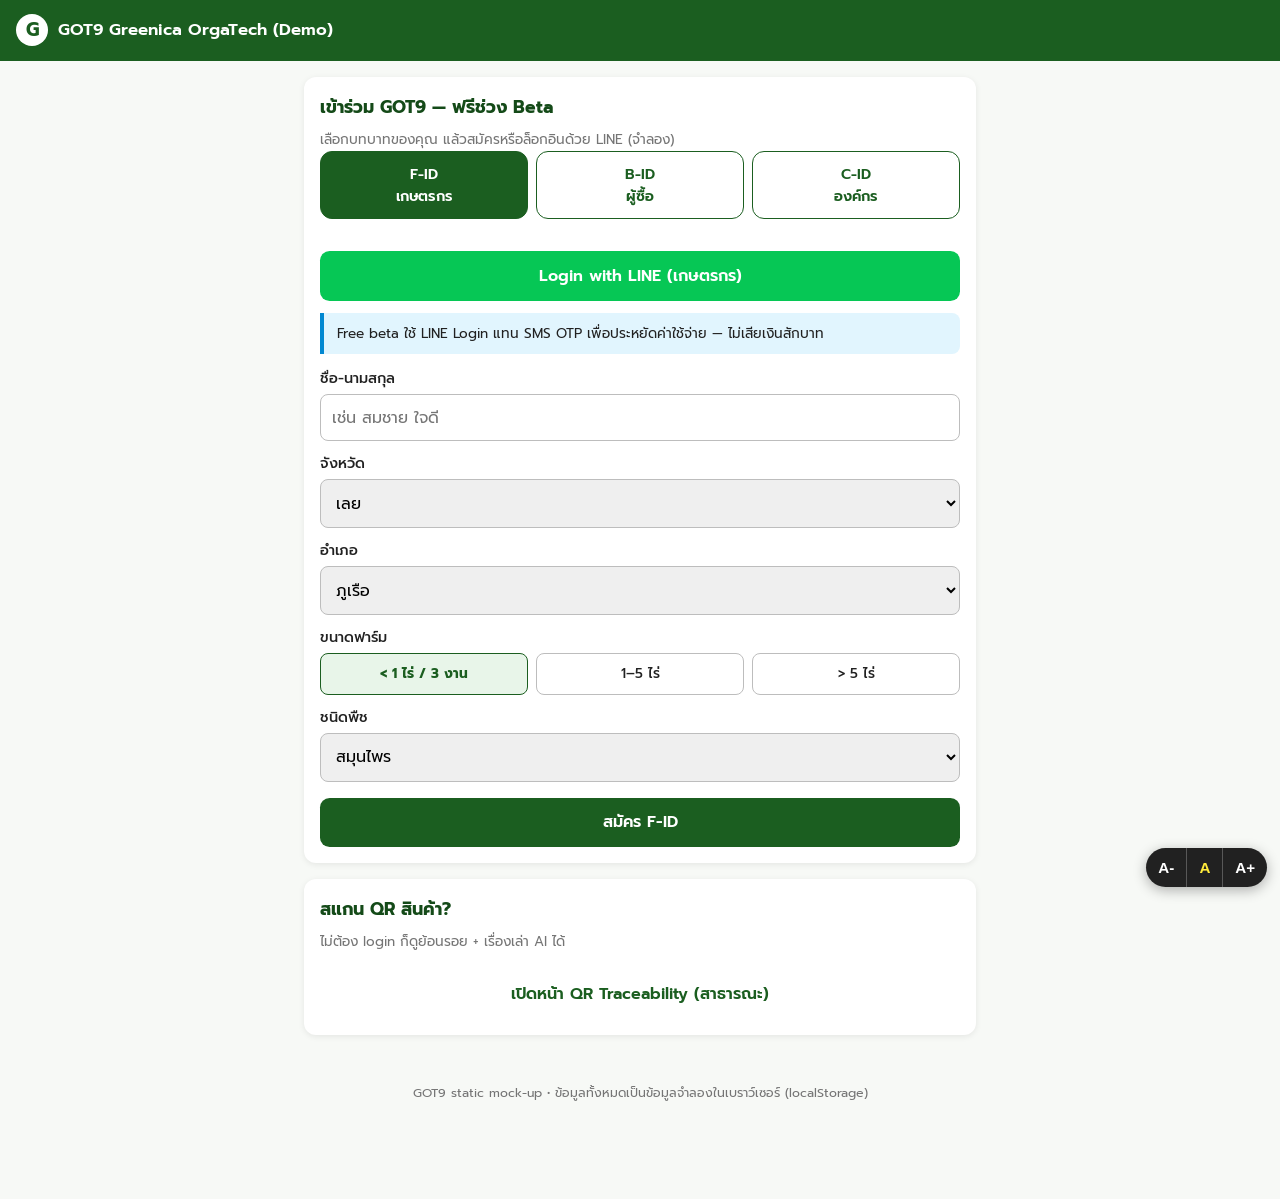
==== static-mock/index.html @ 5115bd26 "Add static-mock/ - pure HTML/CSS/JS GOT9 demo (LINE auth, dashboards, QR trace)" ====
<!DOCTYPE html>
<html lang="th">
<head>
<meta charset="UTF-8">
<meta name="viewport" content="width=device-width, initial-scale=1.0">
<title>GOT9 — เข้าสู่ระบบ / สมัครสมาชิก</title>
<link rel="stylesheet" href="style.css">
<link rel="preconnect" href="https://fonts.googleapis.com">
<link href="https://fonts.googleapis.com/css2?family=Prompt:wght@400;500;600;700&display=swap" rel="stylesheet">
</head>
<body>
<header class="topbar"><span class="logo-dot">G</span><h1>GOT9 Greenica OrgaTech (Demo)</h1></header>
<main>
  <div class="card">
    <h2>เข้าร่วม GOT9 — ฟรีช่วง Beta</h2>
    <p class="hint">เลือกบทบาทของคุณ แล้วสมัครหรือล็อกอินด้วย LINE (จำลอง)</p>
    <div class="tabs">
      <button class="tab active" data-role-tab="F-ID" onclick="got9Tab('F-ID')">F-ID<br>เกษตรกร</button>
      <button class="tab" data-role-tab="B-ID" onclick="got9Tab('B-ID')">B-ID<br>ผู้ซื้อ</button>
      <button class="tab" data-role-tab="C-ID" onclick="got9Tab('C-ID')">C-ID<br>องค์กร</button>
    </div>

    <!-- F-ID -->
    <div class="tabpane active" id="pane-F-ID">
      <button class="btn btn-line" onclick="got9LineLogin('F-ID')">Login with LINE (เกษตรกร)</button>
      <div class="notice">Free beta ใช้ LINE Login แทน SMS OTP เพื่อประหยัดค่าใช้จ่าย — ไม่เสียเงินสักบาท</div>
      <form onsubmit="return got9Submit('F-ID', this)">
        <label>ชื่อ-นามสกุล</label>
        <input name="farmerName" required placeholder="เช่น สมชาย ใจดี">
        <label>จังหวัด</label>
        <select name="province"><option selected>เลย</option><option>อุดรธานี</option><option>เชียงราย</option></select>
        <label>อำเภอ</label>
        <select name="amphoe"><option selected>ภูเรือ</option><option>เมืองเลย</option><option>ด่านซ้าย</option></select>
        <label>ขนาดฟาร์ม</label>
        <div class="radio-row">
          <label><input type="radio" name="farmSize" value="<1ไร่/3งาน" checked><span>&lt; 1 ไร่ / 3 งาน</span></label>
          <label><input type="radio" name="farmSize" value="1-5ไร่"><span>1–5 ไร่</span></label>
          <label><input type="radio" name="farmSize" value=">5ไร่"><span>&gt; 5 ไร่</span></label>
        </div>
        <label>ชนิดพืช</label>
        <select name="cropType"><option>สมุนไพร</option><option>ผักอินทรีย์</option><option>ผลไม้</option></select>
        <button class="btn btn-primary" type="submit">สมัคร F-ID</button>
      </form>
    </div>

    <!-- B-ID -->
    <div class="tabpane" id="pane-B-ID">
      <button class="btn btn-line" onclick="got9LineLogin('B-ID')">Login with LINE (ผู้ซื้อ)</button>
      <div class="notice">Free beta ใช้ LINE Login แทน SMS OTP เพื่อประหยัดค่าใช้จ่าย — ไม่เสียเงินสักบาท</div>
      <form onsubmit="return got9Submit('B-ID', this)">
        <label>ชื่อที่แสดง</label>
        <input name="displayName" required placeholder="เช่น น้องมิ้นท์">
        <label>วันเกิด + เวลาเกิด</label>
        <input name="dob" type="datetime-local">
        <p class="hint">เพื่อวิเคราะห์ธาตุเจ้าเรือนตามศาสตร์แพทย์แผนไทย &amp; โป๊ยหยี่สี่เถียว (จำลอง)</p>
        <button class="btn btn-primary" type="submit">สมัคร B-ID</button>
      </form>
    </div>

    <!-- C-ID -->
    <div class="tabpane" id="pane-C-ID">
      <button class="btn btn-line" onclick="got9LineLogin('C-ID')">Login with LINE (องค์กร)</button>
      <div class="notice">Free beta ใช้ LINE Login แทน SMS OTP เพื่อประหยัดค่าใช้จ่าย — ไม่เสียเงินสักบาท</div>
      <form onsubmit="return got9Submit('C-ID', this)">
        <label>ชื่อบริษัท/องค์กร</label>
        <input name="companyName" required placeholder="เช่น โรงแรมภูเรือ จำกัด">
        <label>เลขประจำตัวผู้เสียภาษี (13 หลัก)</label>
        <input name="taxId" inputmode="numeric" maxlength="13" required placeholder="0XXXXXXXXXXXX">
        <label>ผู้ติดต่อ</label>
        <input name="contactPerson" required>
        <label>เบอร์โทร</label>
        <input name="tel" type="tel" required>
        <label>ประเภทธุรกิจ</label>
        <select name="bizType"><option>โรงแรม/ที่พัก</option><option>ร้านอาหาร</option><option>โรงพยาบาล/เวลเนส</option><option>อื่นๆ</option></select>
        <button class="btn btn-primary" type="submit">สมัคร C-ID</button>
      </form>
    </div>
  </div>
  <div class="card">
    <h2>สแกน QR สินค้า?</h2>
    <p class="hint">ไม่ต้อง login ก็ดูย้อนรอย + เรื่องเล่า AI ได้</p>
    <a href="qr-trace.html"><button class="btn btn-ghost" type="button">เปิดหน้า QR Traceability (สาธารณะ)</button></a>
  </div>
</main>

<div class="a11y" role="group" aria-label="ขนาดตัวอักษร">
  <button onclick="got9Font(0)">A-</button><button onclick="got9Font(1)">A</button><button onclick="got9Font(2)">A+</button>
</div>
<footer>GOT9 static mock-up • ข้อมูลทั้งหมดเป็นข้อมูลจำลองในเบราว์เซอร์ (localStorage)</footer>
<script src="app.js"></script>
</body>
</html>
---- static-mock/style.css ----
/* GOT9 MVP static mock-up — mobile-first, rem-based.
   Palette: Dark Green (primary), Earth Brown (secondary), Water Blue (accent).
   :root font-size is set dynamically by app.js (A- / A / A+). */
:root {
  --green: #1B5E20;
  --green-dark: #144A18;
  --green-soft: #E8F5E9;
  --brown: #6D4C41;
  --brown-soft: #EFEBE9;
  --blue: #0288D1;
  --blue-soft: #E1F5FE;
  --line-green: #06C755;
  --ink: #212121;
  --muted: #757575;
  --card: #FFFFFF;
  --bg: #F7F9F6;
  --danger: #C62828;
  --radius: 0.75rem;
  font-size: 16px; /* overridden by JS */
}

* { box-sizing: border-box; }

body {
  margin: 0;
  font-family: 'Prompt', 'Noto Sans Thai', system-ui, sans-serif;
  background: var(--bg);
  color: var(--ink);
  font-size: 1rem;
  line-height: 1.6;
  padding-bottom: 5rem;
}

header.topbar {
  background: var(--green);
  color: #fff;
  padding: 0.9rem 1rem;
  position: sticky;
  top: 0;
  z-index: 50;
  display: flex;
  align-items: center;
  gap: 0.6rem;
}
header.topbar .logo-dot {
  width: 2rem; height: 2rem; border-radius: 50%;
  background: #fff; color: var(--green);
  display: inline-flex; align-items: center; justify-content: center;
  font-weight: 700; font-size: 1.2rem;
}
header.topbar h1 { font-size: 1.05rem; margin: 0; font-weight: 600; }
header.topbar .spacer { flex: 1; }
header.topbar a { color: #fff; font-size: 0.85rem; }

main { max-width: 34rem; margin: 0 auto; padding: 1rem; }

.card {
  background: var(--card);
  border-radius: var(--radius);
  padding: 1rem;
  margin-bottom: 1rem;
  box-shadow: 0 0.1rem 0.4rem rgba(0,0,0,0.08);
}
.card h2 { margin: 0 0 0.5rem; font-size: 1.1rem; color: var(--green-dark); }
.card p.hint { color: var(--muted); font-size: 0.85rem; margin: 0.25rem 0 0; }

/* Role tabs */
.tabs { display: flex; gap: 0.5rem; margin-bottom: 1rem; }
.tab {
  flex: 1; text-align: center; padding: 0.7rem 0.25rem;
  border-radius: var(--radius); border: 0.12rem solid var(--green);
  background: #fff; color: var(--green); font-weight: 600;
  cursor: pointer; font-size: 0.9rem; font-family: inherit;
}
.tab.active { background: var(--green); color: #fff; }
.tabpane { display: none; }
.tabpane.active { display: block; }

/* Forms */
label { display: block; font-size: 0.9rem; margin: 0.7rem 0 0.25rem; font-weight: 500; }
input, select {
  width: 100%; padding: 0.65rem 0.7rem; font-size: 1rem;
  border: 0.1rem solid #BDBDBD; border-radius: 0.5rem; font-family: inherit;
}
input:focus, select:focus { outline: 0.15rem solid var(--blue); border-color: var(--blue); }
.radio-row { display: flex; gap: 0.5rem; flex-wrap: wrap; }
.radio-row label {
  flex: 1; border: 0.1rem solid #BDBDBD; border-radius: 0.5rem;
  padding: 0.55rem 0.4rem; text-align: center; font-size: 0.85rem; margin: 0; cursor: pointer;
}
.radio-row input { display: none; }
.radio-row input:checked + span { font-weight: 700; color: var(--green); }
.radio-row label:has(input:checked) { border-color: var(--green); background: var(--green-soft); }

button.btn {
  width: 100%; padding: 0.8rem; margin-top: 1rem; font-size: 1rem; font-weight: 600;
  border: none; border-radius: 0.6rem; cursor: pointer; font-family: inherit;
}
.btn-line { background: var(--line-green); color: #fff; }
.btn-primary { background: var(--green); color: #fff; }
.btn-brown { background: var(--brown); color: #fff; }
.btn-ghost { background: #fff; color: var(--green); border: 0.12rem solid var(--green); }

.notice {
  background: var(--blue-soft); border-left: 0.3rem solid var(--blue);
  padding: 0.6rem 0.8rem; border-radius: 0 0.5rem 0.5rem 0;
  font-size: 0.85rem; margin: 0.8rem 0;
}

/* Progress / badges */
.progress { height: 0.8rem; background: #E0E0E0; border-radius: 1rem; overflow: hidden; margin: 0.4rem 0; }
.progress > div { height: 100%; background: var(--green); border-radius: 1rem; }
.badge {
  display: inline-block; font-size: 0.78rem; font-weight: 600;
  padding: 0.15rem 0.6rem; border-radius: 1rem; margin: 0.15rem 0.2rem 0.15rem 0;
}
.badge.green { background: var(--green-soft); color: var(--green-dark); }
.badge.brown { background: var(--brown-soft); color: var(--brown); }
.badge.blue { background: var(--blue-soft); color: #01579B; }
.badge.red { background: #FFEBEE; color: var(--danger); }

.product { display: flex; gap: 0.8rem; align-items: center; }
.product .thumb {
  width: 4rem; height: 4rem; border-radius: 0.6rem; flex-shrink: 0;
  display: flex; align-items: center; justify-content: center; font-size: 2rem;
  background: var(--green-soft);
}
.product h3 { margin: 0 0 0.2rem; font-size: 1rem; }
.product .price { color: var(--brown); font-weight: 700; }

/* Map */
#map { height: 16rem; border-radius: var(--radius); z-index: 1; }
.legend { font-size: 0.8rem; color: var(--muted); margin-top: 0.3rem; }
.swatch { display: inline-block; width: 0.8rem; height: 0.8rem; border-radius: 0.2rem; vertical-align: middle; }

/* Activity list */
ul.clean { list-style: none; padding: 0; margin: 0.5rem 0 0; }
ul.clean li {
  background: var(--green-soft); border-radius: 0.5rem;
  padding: 0.5rem 0.7rem; margin-bottom: 0.4rem; font-size: 0.9rem;
}
ul.clean li small { color: var(--muted); }

/* AI report + hero */
.hero {
  border-radius: var(--radius); padding: 2.2rem 1.2rem; color: #fff; text-align: center;
  background: linear-gradient(160deg, #1B5E20 10%, #2E7D32 45%, #0288D1 100%);
  position: relative; overflow: hidden; margin-bottom: 1rem;
}
.hero .sun {
  position: absolute; top: 1rem; right: 1.4rem; width: 3rem; height: 3rem;
  background: #FFF176; border-radius: 50%; opacity: 0.9;
}
.hero .hills {
  position: absolute; bottom: -1.2rem; left: -10%; width: 120%; height: 4rem;
  background: rgba(255,255,255,0.18); border-radius: 50% 50% 0 0;
}
.hero h2 { margin: 0.2rem 0; font-size: 1.4rem; position: relative; }
.hero p { margin: 0; opacity: 0.92; position: relative; }
.ai-report {
  background: #F3E5F5; border: 0.1rem solid #CE93D8; border-radius: var(--radius);
  padding: 1rem; font-size: 0.92rem;
}
.ai-report .ai-head { font-weight: 700; color: #6A1B9A; margin-bottom: 0.4rem; }

/* Floating A11y widget */
.a11y {
  position: fixed; right: 0.8rem; bottom: 0.8rem; z-index: 100;
  background: var(--ink); color: #fff; border-radius: 2rem;
  display: flex; align-items: center; box-shadow: 0 0.2rem 0.8rem rgba(0,0,0,0.3);
}
.a11y button {
  background: transparent; border: none; color: #fff;
  font-weight: 700; font-size: 0.95rem; padding: 0.7rem 0.75rem; cursor: pointer;
}
.a11y button + button { border-left: 1px solid rgba(255,255,255,0.25); }
.a11y button.cur { color: #FFEB3B; }

footer { text-align: center; color: var(--muted); font-size: 0.78rem; padding: 1rem; }

@media (min-width: 40rem) {
  main { max-width: 44rem; }
  #map { height: 20rem; }
}
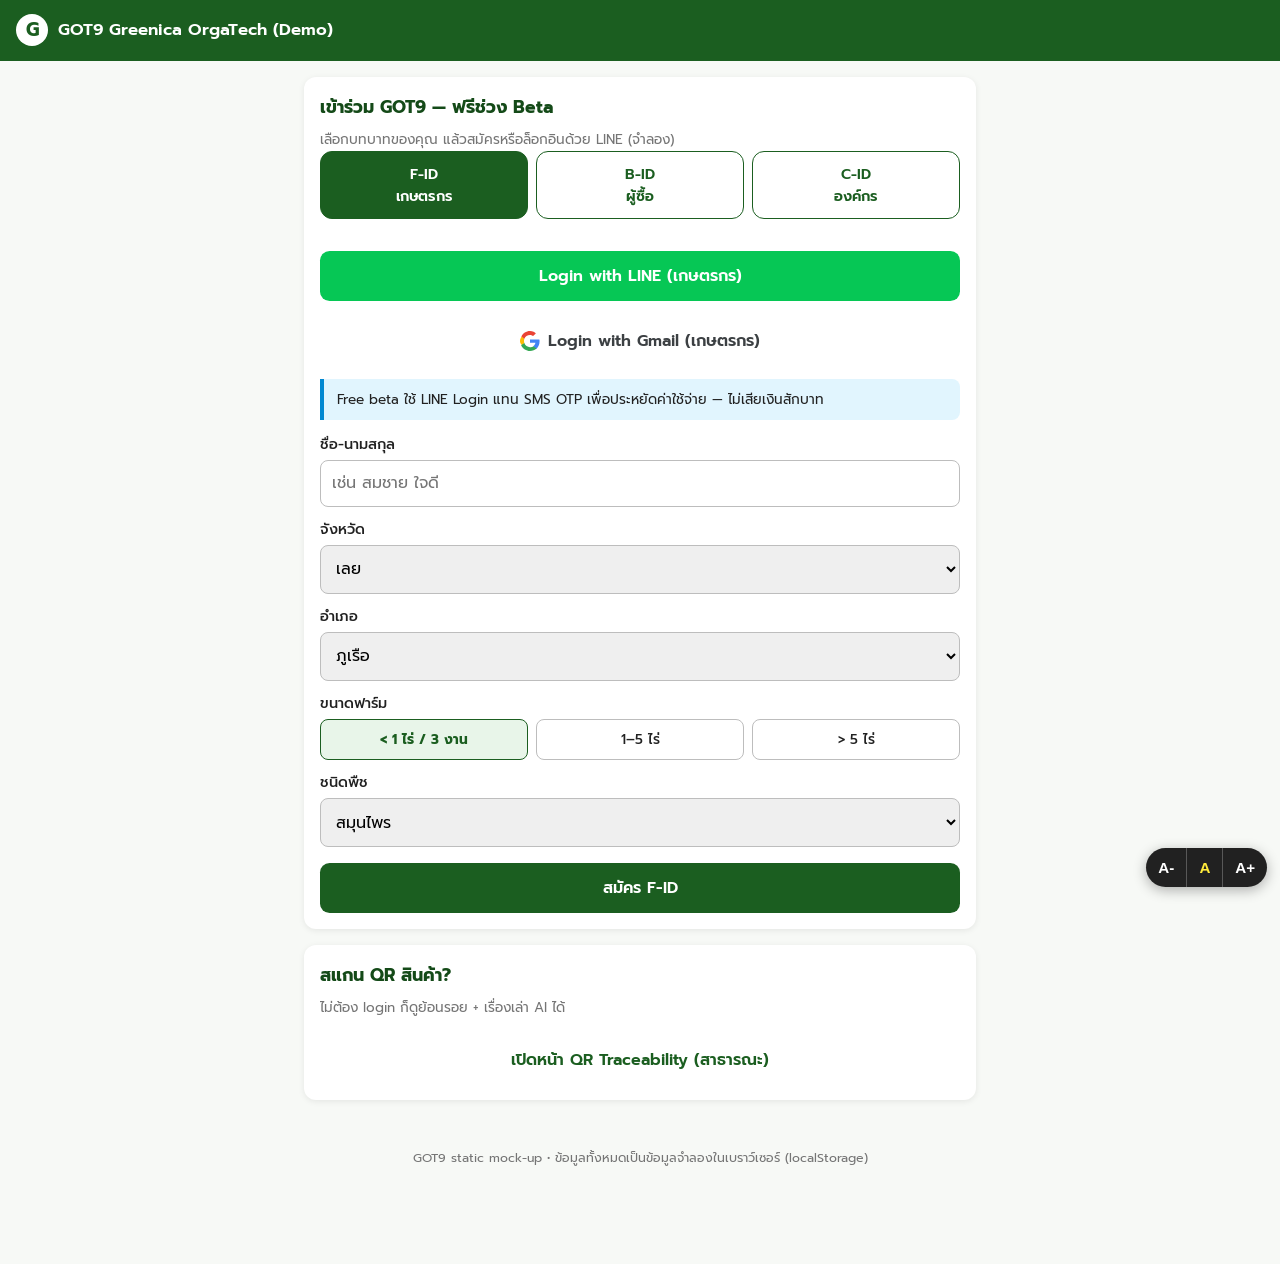
==== commit caa9cbd4: "static-mock: add Gmail login buttons (all 3 roles)" ====
--- a/static-mock/index.html
+++ b/static-mock/index.html
@@ -23,6 +23,7 @@
     <!-- F-ID -->
     <div class="tabpane active" id="pane-F-ID">
       <button class="btn btn-line" onclick="got9LineLogin('F-ID')">Login with LINE (เกษตรกร)</button>
+      <button class="btn btn-google" onclick="got9GoogleLogin('F-ID')"><svg viewBox="0 0 24 24" width="20" height="20"><path fill="#4285F4" d="M23.5 12.3c0-.9-.1-1.5-.3-2.2H12v4.1h6.5c-.1 1.1-.8 2.7-2.4 3.8l-.1.7 3.4 2.7.2.1c2.2-2 3.9-5 3.9-9.2z"/><path fill="#34A853" d="M12 24c3.2 0 5.9-1.1 7.9-2.9l-3.8-2.9c-1 .7-2.4 1.2-4.1 1.2-3.1 0-5.8-2.1-6.8-5l-.7.1-3 2.4v.5C3.5 21.3 7.4 24 12 24z"/><path fill="#FBBC05" d="M5.2 14.4c-.2-.7-.4-1.5-.4-2.4s.1-1.7.4-2.4l-.1-.7-2.9-2.3-.5.2C.6 8.9 0 10.3 0 12s.6 3.1 1.7 4.4l3.5-2z"/><path fill="#EA4335" d="M12 4.7c1.8 0 3 .8 3.7 1.4l3.3-3.2C17.9 1.1 15.2 0 12 0 7.4 0 3.5 2.7 1.7 6.6l3.5 2.7c1-2.9 3.7-4.6 6.8-4.6z"/></svg>Login with Gmail (เกษตรกร)</button>
       <div class="notice">Free beta ใช้ LINE Login แทน SMS OTP เพื่อประหยัดค่าใช้จ่าย — ไม่เสียเงินสักบาท</div>
       <form onsubmit="return got9Submit('F-ID', this)">
         <label>ชื่อ-นามสกุล</label>
@@ -46,6 +47,7 @@
     <!-- B-ID -->
     <div class="tabpane" id="pane-B-ID">
       <button class="btn btn-line" onclick="got9LineLogin('B-ID')">Login with LINE (ผู้ซื้อ)</button>
+      <button class="btn btn-google" onclick="got9GoogleLogin('B-ID')"><svg viewBox="0 0 24 24" width="20" height="20"><path fill="#4285F4" d="M23.5 12.3c0-.9-.1-1.5-.3-2.2H12v4.1h6.5c-.1 1.1-.8 2.7-2.4 3.8l-.1.7 3.4 2.7.2.1c2.2-2 3.9-5 3.9-9.2z"/><path fill="#34A853" d="M12 24c3.2 0 5.9-1.1 7.9-2.9l-3.8-2.9c-1 .7-2.4 1.2-4.1 1.2-3.1 0-5.8-2.1-6.8-5l-.7.1-3 2.4v.5C3.5 21.3 7.4 24 12 24z"/><path fill="#FBBC05" d="M5.2 14.4c-.2-.7-.4-1.5-.4-2.4s.1-1.7.4-2.4l-.1-.7-2.9-2.3-.5.2C.6 8.9 0 10.3 0 12s.6 3.1 1.7 4.4l3.5-2z"/><path fill="#EA4335" d="M12 4.7c1.8 0 3 .8 3.7 1.4l3.3-3.2C17.9 1.1 15.2 0 12 0 7.4 0 3.5 2.7 1.7 6.6l3.5 2.7c1-2.9 3.7-4.6 6.8-4.6z"/></svg>Login with Gmail (ผู้ซื้อ)</button>
       <div class="notice">Free beta ใช้ LINE Login แทน SMS OTP เพื่อประหยัดค่าใช้จ่าย — ไม่เสียเงินสักบาท</div>
       <form onsubmit="return got9Submit('B-ID', this)">
         <label>ชื่อที่แสดง</label>
@@ -60,6 +62,7 @@
     <!-- C-ID -->
     <div class="tabpane" id="pane-C-ID">
       <button class="btn btn-line" onclick="got9LineLogin('C-ID')">Login with LINE (องค์กร)</button>
+      <button class="btn btn-google" onclick="got9GoogleLogin('C-ID')"><svg viewBox="0 0 24 24" width="20" height="20"><path fill="#4285F4" d="M23.5 12.3c0-.9-.1-1.5-.3-2.2H12v4.1h6.5c-.1 1.1-.8 2.7-2.4 3.8l-.1.7 3.4 2.7.2.1c2.2-2 3.9-5 3.9-9.2z"/><path fill="#34A853" d="M12 24c3.2 0 5.9-1.1 7.9-2.9l-3.8-2.9c-1 .7-2.4 1.2-4.1 1.2-3.1 0-5.8-2.1-6.8-5l-.7.1-3 2.4v.5C3.5 21.3 7.4 24 12 24z"/><path fill="#FBBC05" d="M5.2 14.4c-.2-.7-.4-1.5-.4-2.4s.1-1.7.4-2.4l-.1-.7-2.9-2.3-.5.2C.6 8.9 0 10.3 0 12s.6 3.1 1.7 4.4l3.5-2z"/><path fill="#EA4335" d="M12 4.7c1.8 0 3 .8 3.7 1.4l3.3-3.2C17.9 1.1 15.2 0 12 0 7.4 0 3.5 2.7 1.7 6.6l3.5 2.7c1-2.9 3.7-4.6 6.8-4.6z"/></svg>Login with Gmail (องค์กร)</button>
       <div class="notice">Free beta ใช้ LINE Login แทน SMS OTP เพื่อประหยัดค่าใช้จ่าย — ไม่เสียเงินสักบาท</div>
       <form onsubmit="return got9Submit('C-ID', this)">
         <label>ชื่อบริษัท/องค์กร</label>
--- a/static-mock/style.css
+++ b/static-mock/style.css
@@ -97,6 +97,10 @@
   border: none; border-radius: 0.6rem; cursor: pointer; font-family: inherit;
 }
 .btn-line { background: var(--line-green); color: #fff; }
+.btn-google {
+  background: #fff; color: #3c4043; border: 0.1rem solid #dadce0;
+  display: flex; align-items: center; justify-content: center; gap: 0.5rem;
+}
 .btn-primary { background: var(--green); color: #fff; }
 .btn-brown { background: var(--brown); color: #fff; }
 .btn-ghost { background: #fff; color: var(--green); border: 0.12rem solid var(--green); }
